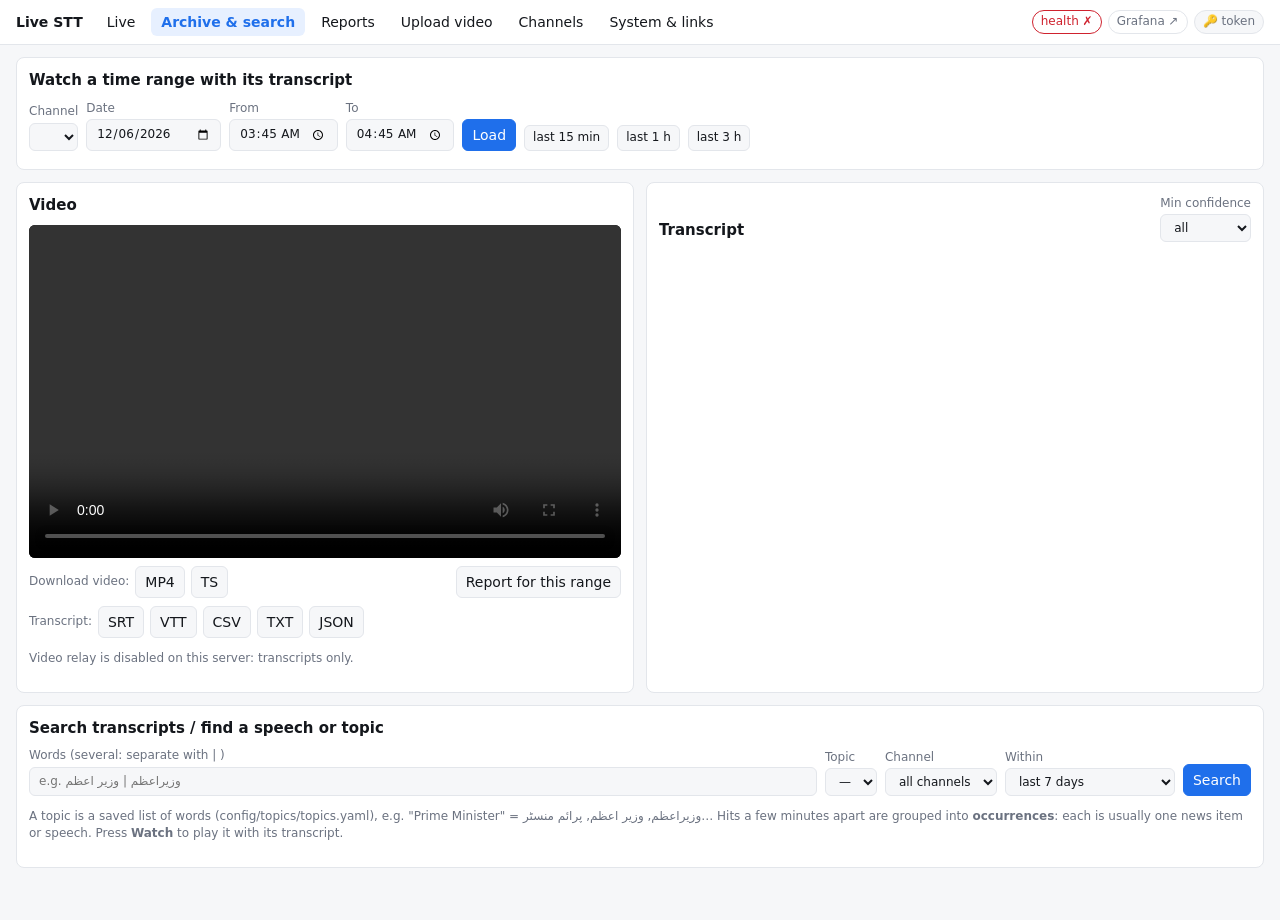
==== ui/archive.html @ 3234e37c "v0.2.0: video archive and time-range replay, search topics, reports, uploads, channel management, sy" ====
<!doctype html>
<html lang="en">
<head>
<meta charset="utf-8">
<meta name="viewport" content="width=device-width, initial-scale=1">
<title>Archive &amp; Search</title>
<link href="https://fonts.googleapis.com/css2?family=Noto+Nastaliq+Urdu:wght@400;600&display=swap" rel="stylesheet">
<link rel="stylesheet" href="/ui/common.css">
<script src="/ui/vendor/hls.min.js"></script>
<script src="/ui/common.js"></script>
<style>
  .quick button { font-size: 12px; padding: 3px 8px; }
  .clusters .cl { display: grid; grid-template-columns: minmax(0, 1fr) auto; gap: 8px; align-items: center; padding: 6px 4px; border-bottom: 1px solid var(--line); }
  .clusters .cl .p { font-family: "Noto Nastaliq Urdu", serif; unicode-bidi: plaintext; font-size: 15px; line-height: 2; overflow: hidden; text-overflow: ellipsis; white-space: nowrap; }
  .hits { max-height: 50vh; overflow-y: auto; }
  .cov { font-size: 12px; }
  .tools { display: flex; flex-wrap: wrap; gap: 6px; align-items: center; margin-top: 8px; }
  .tools .grow { flex: 1; }
</style>
</head>
<body>
<div class="wrap">
  <div class="card">
    <h2>Watch a time range with its transcript</h2>
    <div class="row">
      <label>Channel <select id="ch"></select></label>
      <label>Date <input id="date" type="date"></label>
      <label>From <input id="from" type="time"></label>
      <label>To <input id="to" type="time"></label>
      <button id="load" class="primary">Load</button>
      <span class="quick row">
        <button data-q="900">last 15 min</button><button data-q="3600">last 1 h</button>
        <button data-q="10800">last 3 h</button>
      </span>
    </div>
    <div class="cov muted" id="cov" style="margin-top:6px"></div>
  </div>

  <div class="grid2">
    <div class="card">
      <h2 id="vtitle">Video</h2>
      <div class="vid"><video id="video" controls playsinline></video><div class="msg" id="vmsg"></div></div>
      <div class="tools">
        <span class="muted small">Download video:</span>
        <button data-clip="mp4">MP4</button><button data-clip="ts">TS</button>
        <span class="grow"></span>
        <button id="reportBtn" title="Open a report for this channel and time range">Report for this range</button>
      </div>
      <div class="tools">
        <span class="muted small">Transcript:</span>
        <button data-f="srt">SRT</button><button data-f="vtt">VTT</button><button data-f="csv">CSV</button>
        <button data-f="txt">TXT</button><button data-f="json">JSON</button>
      </div>
      <p class="muted small" id="vnote">Pick a channel and a time range. Video is kept for the archive period configured on the server; transcripts are kept in the database.</p>
    </div>
    <div class="card">
      <div class="row" style="justify-content:space-between">
        <h2 id="ttitle" style="margin:0">Transcript</h2>
        <label>Min confidence
          <select id="minconf"><option value="0" selected>all</option><option value="0.8">≥ 80%</option><option value="0.9">≥ 90%</option></select>
        </label>
      </div>
      <div class="small muted" id="tinfo"></div>
      <div class="lines" id="lines"></div>
    </div>
  </div>

  <div class="card">
    <h2>Search transcripts / find a speech or topic</h2>
    <div class="row">
      <label style="flex:2 1 260px">Words (several: separate with | ) <input id="q" dir="auto" placeholder="e.g. وزیراعظم | وزیر اعظم"></label>
      <label>Topic <select id="topic"><option value="">—</option></select></label>
      <label>Channel <select id="sch"><option value="">all channels</option></select></label>
      <label>Within <select id="swin">
        <option value="range">the time range above</option><option value="86400">last 24 h</option>
        <option value="604800" selected>last 7 days</option><option value="">all time</option></select></label>
      <button id="go" class="primary">Search</button>
    </div>
    <p class="small muted">A topic is a saved list of words (config/topics/topics.yaml), e.g. "Prime Minister" = وزیراعظم, وزیر اعظم, پرائم منسٹر… Hits a few minutes apart are grouped into <b>occurrences</b>: each is usually one news item or speech. Press <b>Watch</b> to play it with its transcript.</p>
    <div id="sres"></div>
  </div>
</div>
<script>
"use strict";
nav("archive");
const $ = (id) => document.getElementById(id);
const video = $("video"), lines = $("lines");
const params = new URLSearchParams(location.search);
let hls = null, cur = null, sents = [], terms = [];   // cur = {cid, t0, t1, seekT}

function vmsg(t) { $("vmsg").textContent = t || ""; $("vmsg").style.display = t ? "block" : "none"; }
function setInputs(t0, t1) { const [d, a] = toInputs(t0), [, b] = toInputs(t1); $("date").value = d; $("from").value = a; $("to").value = b; }
function readRange() {
  const t0 = fromInputs($("date").value, $("from").value);
  let t1 = fromInputs($("date").value, $("to").value);
  if (t0 == null || t1 == null) throw new Error("set date, from and to");
  if (t1 <= t0) t1 += 86400;   // e.g. 23:00 → 01:00 crosses midnight
  return [t0, t1];
}

async function init() {
  const cfg = await loadConfig();
  const chans = await channelList();
  for (const sel of [$("ch"), $("sch")]) for (const c of chans) sel.add(new Option(`${c.name} (${c.id})`, c.id));
  try { for (const t of await api("/topics")) $("topic").add(new Option(t.name, t.name)); } catch (e) { /* none */ }
  const ah = (cfg.relay || {}).archive_hours || 0;
  $("vnote").textContent = !(cfg.relay || {}).enabled ? "Video relay is disabled on this server: transcripts only."
    : ah > 0 ? `Video is archived for ${ah} h; transcripts are kept in the database. Range limit ${fmtDur((cfg.relay || {}).max_clip_s)}.`
    : `No video archive configured (relay.archive_hours = 0): only the last ${fmtDur((cfg.relay || {}).window_s)} of video can be replayed.`;
  const ch = params.get("ch"), t = parseFloat(params.get("t")), f = parseFloat(params.get("from")), to = parseFloat(params.get("to"));
  if (ch) $("ch").value = ch;
  if (ch && !isNaN(t)) { setInputs(t - 120, t + 600); load(t); }
  else if (ch && !isNaN(f) && !isNaN(to)) { setInputs(f, to); load(f); }
  else { const now = Date.now() / 1000; setInputs(now - 3600, now); }
  coverage();
}

async function coverage() {
  const cid = $("ch").value; if (!cid) return;
  try {
    const j = await api(`/channels/${encodeURIComponent(cid)}/video/coverage`);
    $("cov").textContent = j.spans.length
      ? "Video available: " + j.spans.slice(-6).map(s => `${fmtDateTime(s.from_utc)} → ${fmtLocal(s.to_utc)}`).join(" · ") + ` (${fmtDur(j.seconds)})`
      : "No archived video for this channel yet.";
  } catch (e) { $("cov").textContent = ""; }
}

async function fetchRows(cid, t0, t1) {   // newest-first pages of ≤ 1000 segments
  let to = t1, all = [];
  for (let page = 0; page < 30; page++) {
    const q = new URLSearchParams({ from: String(t0), to: String(to), limit: "1000" });
    const rows = await api(`/channels/${encodeURIComponent(cid)}/transcripts?${q}`);
    all = rows.concat(all);
    if (rows.length < 1000) break;
    to = rows[0].start_utc;
  }
  const seen = new Map();
  for (const r of all) seen.set(r.segment_id, r);
  return [...seen.values()];
}

async function load(seekT) {
  let t0, t1;
  try { [t0, t1] = readRange(); } catch (e) { toast(e.message, true); return; }
  const cid = $("ch").value;
  if (!cid) { toast("no channel", true); return; }
  cur = { cid, t0, t1 };
  $("vtitle").textContent = `Video · ${cid} · ${fmtDateTime(t0)} → ${fmtLocal(t1)}`;
  history.replaceState(null, "", `?ch=${encodeURIComponent(cid)}&from=${t0}&to=${t1}`);
  // video
  if (hls) { hls.destroy(); hls = null; }
  video.removeAttribute("src"); vmsg("");
  const src = `/hls/${encodeURIComponent(cid)}/archive.m3u8?from=${t0}&to=${t1}`;
  try {
    const r = await fetch(src, { method: "GET" });
    if (!r.ok) { const j = await r.json().catch(() => ({})); vmsg(j.detail || "no video for this range"); }
    else {
      hls = hlsPlay(video, src, vmsg);
      const seek = () => { if (seekT && !hlsSeekEpoch(hls, video, seekT)) vmsg(`no video at ${fmtLocal(seekT)}`); };
      if (hls) hls.once(Hls.Events.LEVEL_LOADED, () => setTimeout(seek, 50)); else video.addEventListener("loadedmetadata", seek, { once: true });
    }
  } catch (e) { vmsg("video unavailable"); }
  // transcript
  $("tinfo").textContent = "loading…";
  try {
    const rows = await fetchRows(cid, t0, t1);
    sents = assemble(rows);
    renderT();
    $("tinfo").textContent = `${sents.length} sentences · ${rows.length} segments` + (rows.length ? "" : " — nothing was transcribed in this range");
    if (seekT) setTimeout(() => markPlaying(lines, seekT), 100);
  } catch (e) { $("tinfo").textContent = "error: " + e.message; }
}
function renderT() {
  const hidden = sentenceRows(lines, sents, {
    terms, minConf: parseFloat($("minconf").value) || 0,
    label: (s) => fmtLocal(s.s),
    onClick: (s) => { if (!hlsSeekEpoch(hls, video, s.s)) vmsg(`no video at ${fmtLocal(s.s)}`); else { vmsg(""); video.play().catch(() => {}); } markPlaying(lines, s.s); },
  });
  if (hidden) $("tinfo").textContent += ` · ${hidden} below the confidence filter hidden`;
}
video.addEventListener("timeupdate", () => { const t = hlsTimeToEpoch(hls, video); if (t) markPlaying(lines, t); });

// buttons
$("load").onclick = () => { terms = []; load(); };
$("ch").onchange = coverage;
$("minconf").onchange = renderT;
for (const b of document.querySelectorAll("[data-q]")) b.onclick = () => { const now = Date.now() / 1000; setInputs(now - +b.dataset.q, now); terms = []; load(); };
for (const b of document.querySelectorAll("[data-clip]")) b.onclick = () => {
  if (!cur) return toast("load a range first", true);
  location.href = `/channels/${encodeURIComponent(cur.cid)}/clip?from=${cur.t0}&to=${cur.t1}&format=${b.dataset.clip}`;
};
for (const b of document.querySelectorAll("[data-f]")) b.onclick = () => {
  if (!cur) return toast("load a range first", true);
  const q = new URLSearchParams({ format: b.dataset.f, from: String(cur.t0), to: String(cur.t1), tz: localTz(), min_conf: $("minconf").value });
  location.href = `/channels/${encodeURIComponent(cur.cid)}/export?${q}`;
};
$("reportBtn").onclick = () => {
  if (!cur) return toast("load a range first", true);
  window.open(`/reports?${new URLSearchParams({ channel: cur.cid, from: String(cur.t0), to: String(cur.t1), tz: localTz(), transcript: "true" })}`, "_blank");
};

// search
async function search() {
  const q = $("q").value.trim(), topic = $("topic").value;
  if (!q && !topic) return toast("type words or pick a topic", true);
  const p = new URLSearchParams({ limit: "1000" });
  if (q) p.set("q", q);
  if (topic) p.set("topic", topic);
  if ($("sch").value) p.set("channel", $("sch").value);
  const w = $("swin").value;
  if (w === "range") { try { const [a, b] = readRange(); p.set("from", a); p.set("to", b); } catch (e) { return toast(e.message, true); } }
  else if (w) p.set("from", String(Date.now() / 1000 - +w));
  const box = $("sres");
  box.textContent = "searching…";
  try {
    const j = await api("/search?" + p);
    terms = (j.terms || []).filter(Boolean);
    box.replaceChildren();
    const h = document.createElement("h3");
    h.textContent = `${j.results.length}${j.truncated ? "+" : ""} matching lines in ${j.clusters.length} occurrence(s)`;
    box.appendChild(h);
    const cl = document.createElement("div"); cl.className = "clusters";
    for (const c of j.clusters.slice(0, 50)) {
      const d = document.createElement("div"); d.className = "cl";
      d.innerHTML = `<div><b></b> <span class="muted small"></span><div class="p" dir="auto"></div></div><button class="primary">▶ Watch</button>`;
      d.querySelector("b").textContent = `${fmtDateTime(c.start_utc)} → ${fmtLocal(c.end_utc)}`;
      d.querySelector(".muted").textContent = `${c.channel_id} · ${c.hits} mention(s) · ${fmtDur(c.end_utc - c.start_utc)}`;
      highlightTerms(d.querySelector(".p"), c.preview, terms);
      d.querySelector("button").onclick = () => watch(c.channel_id, c.start_utc - 30, c.end_utc + 60, c.start_utc);
      cl.appendChild(d);
    }
    box.appendChild(cl);
    const h2 = document.createElement("h3"); h2.textContent = "All matching lines (newest first)"; box.appendChild(h2);
    const hits = document.createElement("div"); hits.className = "hits";
    for (const r of j.results) {
      const s = document.createElement("div"); s.className = "sent";
      s.innerHTML = `<span class="t"><span></span><small></small></span><span class="txt" dir="auto"></span><span class="c"></span>`;
      s.querySelector(".t span").textContent = fmtLocal(r.start_utc);
      s.querySelector(".t small").textContent = new Date(r.start_utc * 1000).toLocaleDateString();
      highlightTerms(s.querySelector(".txt"), r.text_raw, terms);
      s.querySelector(".c").textContent = r.channel_id;
      s.onclick = () => watch(r.channel_id, r.start_utc - 120, r.end_utc + 300, r.start_utc);
      hits.appendChild(s);
    }
    box.appendChild(hits);
  } catch (e) { box.textContent = "error: " + e.message; }
}
function watch(cid, t0, t1, seekT) {
  $("ch").value = cid;
  if (!$("ch").value) { $("ch").add(new Option(cid, cid)); $("ch").value = cid; }
  setInputs(t0, t1);
  window.scrollTo({ top: 0, behavior: "smooth" });
  load(seekT); coverage();
}
$("go").onclick = search;
$("q").addEventListener("keydown", (e) => { if (e.key === "Enter") search(); });
init();
</script>
</body>
</html>
---- ui/common.css ----
/* Shared look for every live-stt page. */
:root {
  --bg: #f6f7f9; --panel: #ffffff; --ink: #14171c; --muted: #6b7280; --line: #e3e6eb;
  --accent: #1f6feb; --ok: #1a7f37; --warn: #9a6700; --bad: #cf222e; --badge: #e7f0ff; --hi: #fff6d6;
}
@media (prefers-color-scheme: dark) {
  :root:not([data-theme="light"]) {
    --bg: #0e1116; --panel: #161b22; --ink: #e6edf3; --muted: #8b949e; --line: #30363d;
    --accent: #4493f8; --ok: #3fb950; --warn: #d29922; --bad: #f85149; --badge: #1b2a44; --hi: #3a3000;
  }
}
:root[data-theme="dark"] {
  --bg: #0e1116; --panel: #161b22; --ink: #e6edf3; --muted: #8b949e; --line: #30363d;
  --accent: #4493f8; --ok: #3fb950; --warn: #d29922; --bad: #f85149; --badge: #1b2a44; --hi: #3a3000;
}
* { box-sizing: border-box; }
body { margin: 0; background: var(--bg); color: var(--ink);
       font: 14px/1.45 system-ui, -apple-system, "Segoe UI", sans-serif; }
a { color: var(--accent); }
input, select, button, textarea { font: inherit; padding: 5px 9px; border: 1px solid var(--line); border-radius: 6px;
                                   background: var(--bg); color: var(--ink); min-width: 0; }
button { cursor: pointer; }
button:hover:not(:disabled) { border-color: var(--accent); }
button.primary { background: var(--accent); border-color: var(--accent); color: #fff; }
button:disabled { opacity: .55; cursor: default; }
nav.top { display: flex; flex-wrap: wrap; gap: 4px 6px; align-items: center; padding: 8px 16px;
          background: var(--panel); border-bottom: 1px solid var(--line); position: sticky; top: 0; z-index: 5; }
nav.top .brand { font-weight: 700; margin-inline-end: 8px; }
nav.top a.tab { text-decoration: none; color: var(--ink); padding: 4px 10px; border-radius: 6px; white-space: nowrap; }
nav.top a.tab:hover { background: var(--bg); }
nav.top a.tab.on { background: var(--badge); color: var(--accent); font-weight: 600; }
nav.top .sp { flex: 1; }
.pill { font-size: 12px; padding: 2px 8px; border-radius: 999px; border: 1px solid var(--line); color: var(--muted); white-space: nowrap; text-decoration: none; }
.pill.ok { color: var(--ok); border-color: var(--ok); }
.pill.bad { color: var(--bad); border-color: var(--bad); }
.pill.warn { color: var(--warn); border-color: var(--warn); }
.wrap { max-width: 1280px; margin: 0 auto; padding: 12px 16px 40px; }
.card { background: var(--panel); border: 1px solid var(--line); border-radius: 8px; padding: 12px; margin-bottom: 12px; min-width: 0; }
.card h2 { font-size: 15px; margin: 0 0 8px; }
.card h3 { font-size: 13px; margin: 12px 0 6px; color: var(--muted); font-weight: 600; }
.row { display: flex; flex-wrap: wrap; gap: 8px; align-items: end; }
.row label { display: flex; flex-direction: column; gap: 2px; font-size: 12px; color: var(--muted); min-width: 0; }
.row label > * { color: var(--ink); }
.muted { color: var(--muted); }
.small { font-size: 12px; }
.err { color: var(--bad); }
.okc { color: var(--ok); }
table.t { border-collapse: collapse; width: 100%; font-variant-numeric: tabular-nums; }
table.t th, table.t td { border-bottom: 1px solid var(--line); padding: 5px 6px; text-align: start; vertical-align: top; }
table.t th { font-size: 12px; color: var(--muted); font-weight: 600; }
.scroll-x { overflow-x: auto; }
.urdu { font-family: "Noto Nastaliq Urdu", serif; font-size: 18px; line-height: 2.1; unicode-bidi: plaintext; }
.grid2 { display: grid; gap: 12px; grid-template-columns: minmax(0, 1fr) minmax(0, 1fr); }
@media (max-width: 900px) { .grid2 { grid-template-columns: minmax(0, 1fr); } }
.vid { position: relative; background: #000; aspect-ratio: 16 / 9; border-radius: 6px; overflow: hidden; }
.vid video { width: 100%; height: 100%; display: block; }
.vid .msg { position: absolute; inset: auto 0 0 0; padding: 4px 8px; font-size: 12px; color: #fff; background: rgba(0,0,0,.6); display: none; }
.sent { display: grid; grid-template-columns: 76px 1fr 44px; gap: 8px; align-items: baseline; padding: 2px 4px; border-radius: 4px; cursor: pointer; }
.sent:hover { background: var(--bg); }
.sent.hi { background: var(--hi); }
.sent .t { font-size: 12px; color: var(--accent); font-variant-numeric: tabular-nums; direction: ltr; display: flex; flex-direction: column; }
.sent .t small { font-size: 10px; color: var(--muted); }
.sent .txt { font-family: "Noto Nastaliq Urdu", serif; font-size: 18px; line-height: 2.1; unicode-bidi: plaintext; min-width: 0; }
.sent .c { font-size: 11px; text-align: end; font-variant-numeric: tabular-nums; }
.c.hiC { color: var(--ok); } .c.midC { color: var(--warn); } .c.loC { color: var(--bad); }
.lowp { text-decoration: underline dotted var(--warn); text-underline-offset: 6px; color: var(--warn); }
mark { background: var(--hi); color: inherit; border-radius: 3px; }
.lines { overflow-y: auto; max-height: 60vh; padding: 2px 0; }
.bar { height: 6px; background: var(--line); border-radius: 3px; overflow: hidden; min-width: 80px; }
.bar > span { display: block; height: 100%; background: var(--accent); }
.toast { position: fixed; inset: auto 16px 16px auto; background: var(--panel); border: 1px solid var(--line);
         border-radius: 8px; padding: 8px 12px; box-shadow: 0 4px 16px rgba(0,0,0,.15); display: none; max-width: min(420px, calc(100vw - 32px)); z-index: 9; }
code { font-size: 12px; background: var(--bg); border: 1px solid var(--line); border-radius: 4px; padding: 0 4px; overflow-wrap: anywhere; }
@media (max-width: 600px) { .sent { grid-template-columns: 60px 1fr 36px; } }
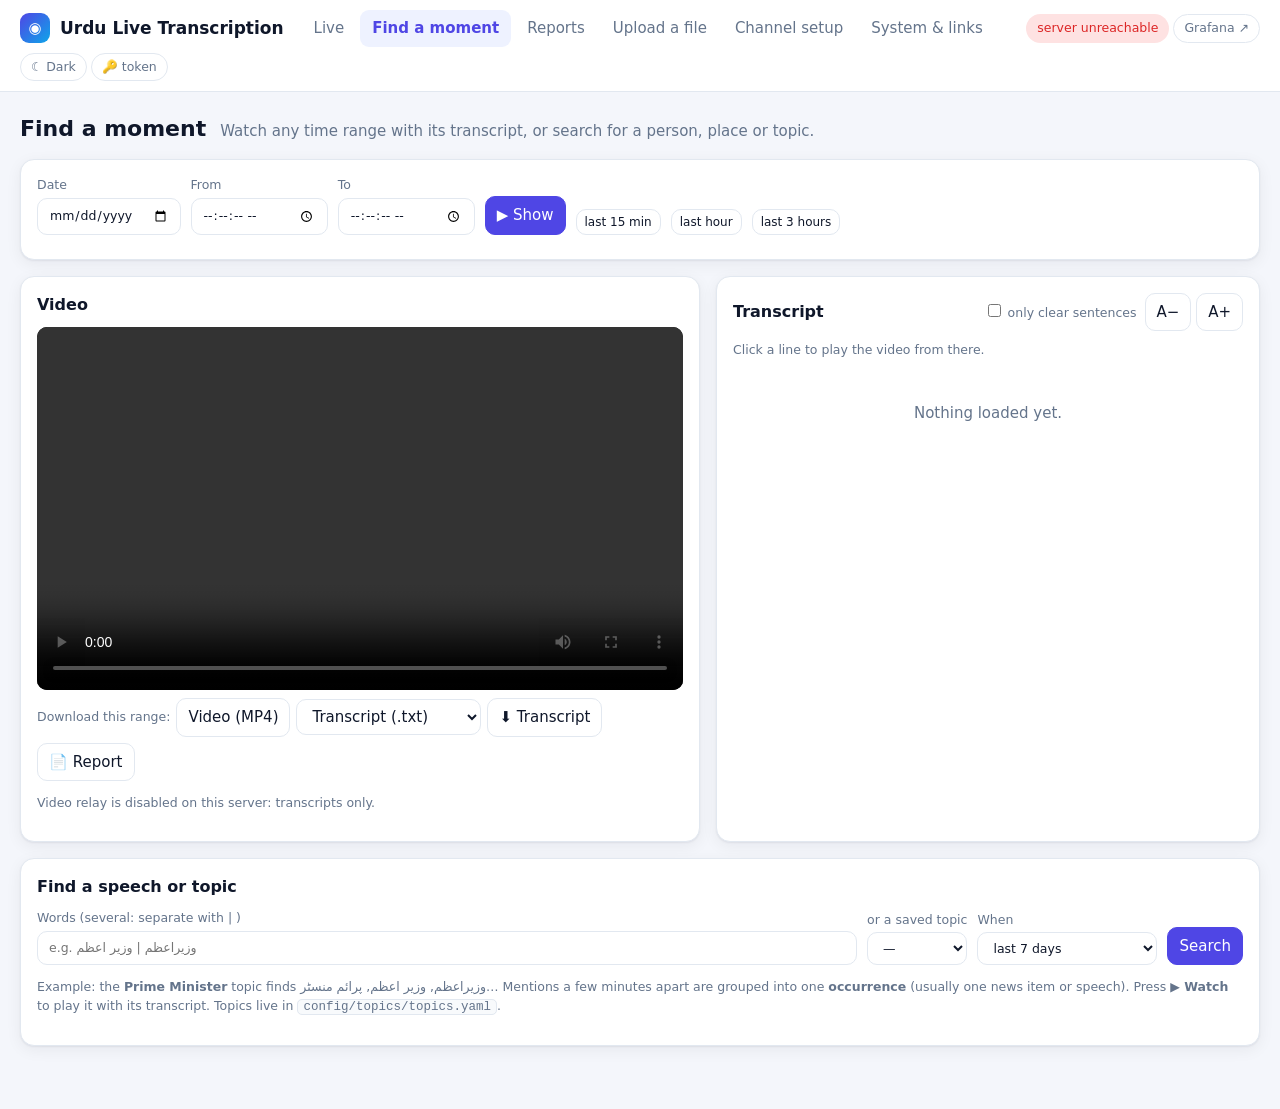
==== commit 77ce912b: "v0.2.1: single-channel light UI with side-by-side video and transcript, load shedding, video date-ti" ====
--- a/ui/archive.html
+++ b/ui/archive.html
@@ -13,6 +13,7 @@
   .clusters .cl { display: grid; grid-template-columns: minmax(0, 1fr) auto; gap: 8px; align-items: center; padding: 6px 4px; border-bottom: 1px solid var(--line); }
   .clusters .cl .p { font-family: "Noto Nastaliq Urdu", serif; unicode-bidi: plaintext; font-size: 15px; line-height: 2; overflow: hidden; text-overflow: ellipsis; white-space: nowrap; }
   .hits { max-height: 50vh; overflow-y: auto; }
+  .clusters .cl .p { font-size: 17px; }
   .cov { font-size: 12px; }
   .tools { display: flex; flex-wrap: wrap; gap: 6px; align-items: center; margin-top: 8px; }
   .tools .grow { flex: 1; }
@@ -20,63 +21,63 @@
 </head>
 <body>
 <div class="wrap">
+  <div class="page-title"><h1>Find a moment</h1><p>Watch any time range with its transcript, or search for a person, place or topic.</p></div>
   <div class="card">
-    <h2>Watch a time range with its transcript</h2>
     <div class="row">
-      <label>Channel <select id="ch"></select></label>
+      <label id="chWrap">Channel <select id="ch"></select></label>
       <label>Date <input id="date" type="date"></label>
-      <label>From <input id="from" type="time"></label>
-      <label>To <input id="to" type="time"></label>
-      <button id="load" class="primary">Load</button>
+      <label>From <input id="from" type="time" step="1"></label>
+      <label>To <input id="to" type="time" step="1"></label>
+      <button id="load" class="primary">▶ Show</button>
       <span class="quick row">
-        <button data-q="900">last 15 min</button><button data-q="3600">last 1 h</button>
-        <button data-q="10800">last 3 h</button>
+        <button data-q="900">last 15 min</button><button data-q="3600">last hour</button>
+        <button data-q="10800">last 3 hours</button>
       </span>
     </div>
-    <div class="cov muted" id="cov" style="margin-top:6px"></div>
+    <div class="cov muted" id="cov" style="margin-top:8px"></div>
   </div>
 
-  <div class="grid2">
+  <div class="split">
     <div class="card">
-      <h2 id="vtitle">Video</h2>
+      <div class="chead"><h2 id="vtitle">Video</h2></div>
       <div class="vid"><video id="video" controls playsinline></video><div class="msg" id="vmsg"></div></div>
       <div class="tools">
-        <span class="muted small">Download video:</span>
-        <button data-clip="mp4">MP4</button><button data-clip="ts">TS</button>
+        <span class="muted small">Download this range:</span>
+        <button data-clip="mp4">Video (MP4)</button>
+        <select id="tf" title="Transcript format">
+          <option value="txt">Transcript (.txt)</option><option value="srt">Subtitles (.srt)</option><option value="vtt">Subtitles (.vtt)</option>
+          <option value="csv">Spreadsheet (.csv)</option><option value="json">JSON</option></select>
+        <button id="tdl">⬇ Transcript</button>
         <span class="grow"></span>
-        <button id="reportBtn" title="Open a report for this channel and time range">Report for this range</button>
+        <button id="reportBtn" title="Open a printable report for this time range">📄 Report</button>
       </div>
-      <div class="tools">
-        <span class="muted small">Transcript:</span>
-        <button data-f="srt">SRT</button><button data-f="vtt">VTT</button><button data-f="csv">CSV</button>
-        <button data-f="txt">TXT</button><button data-f="json">JSON</button>
+      <p class="muted small" id="vnote">Pick a time range and press Show.</p>
+    </div>
+    <div class="card tcard">
+      <div class="chead">
+        <h2 id="ttitle">Transcript</h2>
+        <span class="grow"></span>
+        <label class="small muted"><input type="checkbox" id="onlyClear"> only clear sentences</label>
+        <span><button id="szDown" title="Smaller text">A−</button> <button id="szUp" title="Larger text">A+</button></span>
       </div>
-      <p class="muted small" id="vnote">Pick a channel and a time range. Video is kept for the archive period configured on the server; transcripts are kept in the database.</p>
-    </div>
-    <div class="card">
-      <div class="row" style="justify-content:space-between">
-        <h2 id="ttitle" style="margin:0">Transcript</h2>
-        <label>Min confidence
-          <select id="minconf"><option value="0" selected>all</option><option value="0.8">≥ 80%</option><option value="0.9">≥ 90%</option></select>
-        </label>
-      </div>
-      <div class="small muted" id="tinfo"></div>
-      <div class="lines" id="lines"></div>
+      <div class="small muted" id="tinfo">Click a line to play the video from there.</div>
+      <div class="lines" id="lines"><div class="empty">Nothing loaded yet.</div></div>
     </div>
   </div>
 
-  <div class="card">
-    <h2>Search transcripts / find a speech or topic</h2>
+  <div class="card" id="searchCard">
+    <h2>Find a speech or topic</h2>
     <div class="row">
       <label style="flex:2 1 260px">Words (several: separate with | ) <input id="q" dir="auto" placeholder="e.g. وزیراعظم | وزیر اعظم"></label>
-      <label>Topic <select id="topic"><option value="">—</option></select></label>
-      <label>Channel <select id="sch"><option value="">all channels</option></select></label>
-      <label>Within <select id="swin">
-        <option value="range">the time range above</option><option value="86400">last 24 h</option>
-        <option value="604800" selected>last 7 days</option><option value="">all time</option></select></label>
+      <label>or a saved topic <select id="topic"><option value="">—</option></select></label>
+      <label id="schWrap">Channel <select id="sch"><option value="">all channels</option></select></label>
+      <label>When <select id="swin">
+        <option value="range">the time range above</option><option value="86400">last 24 hours</option>
+        <option value="604800" selected>last 7 days</option><option value="">any time</option></select></label>
       <button id="go" class="primary">Search</button>
     </div>
-    <p class="small muted">A topic is a saved list of words (config/topics/topics.yaml), e.g. "Prime Minister" = وزیراعظم, وزیر اعظم, پرائم منسٹر… Hits a few minutes apart are grouped into <b>occurrences</b>: each is usually one news item or speech. Press <b>Watch</b> to play it with its transcript.</p>
+    <p class="small muted">Example: the <b>Prime Minister</b> topic finds وزیراعظم, وزیر اعظم, پرائم منسٹر… Mentions a few minutes apart are grouped into one <b>occurrence</b>
+      (usually one news item or speech). Press <b>▶ Watch</b> to play it with its transcript. Topics live in <code>config/topics/topics.yaml</code>.</p>
     <div id="sres"></div>
   </div>
 </div>
@@ -100,8 +101,10 @@
 
 async function init() {
   const cfg = await loadConfig();
-  const chans = await channelList();
-  for (const sel of [$("ch"), $("sch")]) for (const c of chans) sel.add(new Option(`${c.name} (${c.id})`, c.id));
+  const { chans, cur: main } = await mainChannel();
+  for (const sel of [$("ch"), $("sch")]) for (const c of chans) sel.add(new Option(c.name, c.id));
+  if (main) $("ch").value = main.id;
+  if (chans.filter(c => c.enabled !== false).length <= 1) { $("chWrap").style.display = "none"; $("schWrap").style.display = "none"; }
   try { for (const t of await api("/topics")) $("topic").add(new Option(t.name, t.name)); } catch (e) { /* none */ }
   const ah = (cfg.relay || {}).archive_hours || 0;
   $("vnote").textContent = !(cfg.relay || {}).enabled ? "Video relay is disabled on this server: transcripts only."
@@ -111,8 +114,9 @@
   if (ch) $("ch").value = ch;
   if (ch && !isNaN(t)) { setInputs(t - 120, t + 600); load(t); }
   else if (ch && !isNaN(f) && !isNaN(to)) { setInputs(f, to); load(f); }
-  else { const now = Date.now() / 1000; setInputs(now - 3600, now); }
+  else if ($("ch").value) { const now = Date.now() / 1000; setInputs(now - 900, now); load(); }   // never open empty
   coverage();
+  if (params.get("q")) { $("q").value = params.get("q"); $("swin").value = "604800"; search(); $("searchCard").scrollIntoView({ behavior: "smooth" }); }
 }
 
 async function coverage() {
@@ -145,7 +149,7 @@
   const cid = $("ch").value;
   if (!cid) { toast("no channel", true); return; }
   cur = { cid, t0, t1 };
-  $("vtitle").textContent = `Video · ${cid} · ${fmtDateTime(t0)} → ${fmtLocal(t1)}`;
+  $("vtitle").textContent = `${fmtDateTime(t0)} → ${fmtLocal(t1)}`;
   history.replaceState(null, "", `?ch=${encodeURIComponent(cid)}&from=${t0}&to=${t1}`);
   // video
   if (hls) { hls.destroy(); hls = null; }
@@ -172,7 +176,7 @@
 }
 function renderT() {
   const hidden = sentenceRows(lines, sents, {
-    terms, minConf: parseFloat($("minconf").value) || 0,
+    terms, minConf: $("onlyClear").checked ? 0.9 : 0,
     label: (s) => fmtLocal(s.s),
     onClick: (s) => { if (!hlsSeekEpoch(hls, video, s.s)) vmsg(`no video at ${fmtLocal(s.s)}`); else { vmsg(""); video.play().catch(() => {}); } markPlaying(lines, s.s); },
   });
@@ -183,15 +187,17 @@
 // buttons
 $("load").onclick = () => { terms = []; load(); };
 $("ch").onchange = coverage;
-$("minconf").onchange = renderT;
+$("onlyClear").onchange = renderT;
+$("szUp").onclick = () => { urduSize(2); };
+$("szDown").onclick = () => { urduSize(-2); };
 for (const b of document.querySelectorAll("[data-q]")) b.onclick = () => { const now = Date.now() / 1000; setInputs(now - +b.dataset.q, now); terms = []; load(); };
 for (const b of document.querySelectorAll("[data-clip]")) b.onclick = () => {
   if (!cur) return toast("load a range first", true);
   location.href = `/channels/${encodeURIComponent(cur.cid)}/clip?from=${cur.t0}&to=${cur.t1}&format=${b.dataset.clip}`;
 };
-for (const b of document.querySelectorAll("[data-f]")) b.onclick = () => {
+$("tdl").onclick = () => {
   if (!cur) return toast("load a range first", true);
-  const q = new URLSearchParams({ format: b.dataset.f, from: String(cur.t0), to: String(cur.t1), tz: localTz(), min_conf: $("minconf").value });
+  const q = new URLSearchParams({ format: $("tf").value, from: String(cur.t0), to: String(cur.t1), tz: localTz(), min_conf: $("onlyClear").checked ? "0.9" : "0" });
   location.href = `/channels/${encodeURIComponent(cur.cid)}/export?${q}`;
 };
 $("reportBtn").onclick = () => {
@@ -224,7 +230,7 @@
       const d = document.createElement("div"); d.className = "cl";
       d.innerHTML = `<div><b></b> <span class="muted small"></span><div class="p" dir="auto"></div></div><button class="primary">▶ Watch</button>`;
       d.querySelector("b").textContent = `${fmtDateTime(c.start_utc)} → ${fmtLocal(c.end_utc)}`;
-      d.querySelector(".muted").textContent = `${c.channel_id} · ${c.hits} mention(s) · ${fmtDur(c.end_utc - c.start_utc)}`;
+      d.querySelector(".muted").textContent = `${c.hits} mention(s) · ${fmtDur(c.end_utc - c.start_utc)}`;
       highlightTerms(d.querySelector(".p"), c.preview, terms);
       d.querySelector("button").onclick = () => watch(c.channel_id, c.start_utc - 30, c.end_utc + 60, c.start_utc);
       cl.appendChild(d);
@@ -238,7 +244,7 @@
       s.querySelector(".t span").textContent = fmtLocal(r.start_utc);
       s.querySelector(".t small").textContent = new Date(r.start_utc * 1000).toLocaleDateString();
       highlightTerms(s.querySelector(".txt"), r.text_raw, terms);
-      s.querySelector(".c").textContent = r.channel_id;
+      s.querySelector(".c").textContent = "";
       s.onclick = () => watch(r.channel_id, r.start_utc - 120, r.end_utc + 300, r.start_utc);
       hits.appendChild(s);
     }
@@ -249,7 +255,7 @@
   $("ch").value = cid;
   if (!$("ch").value) { $("ch").add(new Option(cid, cid)); $("ch").value = cid; }
   setInputs(t0, t1);
-  window.scrollTo({ top: 0, behavior: "smooth" });
+  document.querySelector(".split").scrollIntoView({ behavior: "smooth" });
   load(seekT); coverage();
 }
 $("go").onclick = search;
--- a/ui/common.css
+++ b/ui/common.css
@@ -1,74 +1,143 @@
-/* Shared look for every live-stt page. */
+/* Shared look for every live-stt page. Light by default; the ☀/☾ button in the top bar switches to
+   dark (remembered in this browser). */
 :root {
-  --bg: #f6f7f9; --panel: #ffffff; --ink: #14171c; --muted: #6b7280; --line: #e3e6eb;
-  --accent: #1f6feb; --ok: #1a7f37; --warn: #9a6700; --bad: #cf222e; --badge: #e7f0ff; --hi: #fff6d6;
-}
-@media (prefers-color-scheme: dark) {
-  :root:not([data-theme="light"]) {
-    --bg: #0e1116; --panel: #161b22; --ink: #e6edf3; --muted: #8b949e; --line: #30363d;
-    --accent: #4493f8; --ok: #3fb950; --warn: #d29922; --bad: #f85149; --badge: #1b2a44; --hi: #3a3000;
-  }
+  --bg: #f4f6fb; --panel: #ffffff; --panel2: #f8fafc; --ink: #0f172a; --muted: #64748b; --line: #e2e8f0;
+  --accent: #4f46e5; --accent2: #0ea5e9; --accent-ink: #ffffff; --soft: #eef2ff;
+  --ok: #15803d; --ok-soft: #dcfce7; --warn: #b45309; --warn-soft: #fef3c7; --bad: #dc2626; --bad-soft: #fee2e2;
+  --hi: #fef9c3; --shadow: 0 1px 2px rgba(15, 23, 42, .06), 0 4px 16px rgba(15, 23, 42, .06);
+  --radius: 14px; --urdu-size: 22px;
+  color-scheme: light;
 }
 :root[data-theme="dark"] {
-  --bg: #0e1116; --panel: #161b22; --ink: #e6edf3; --muted: #8b949e; --line: #30363d;
-  --accent: #4493f8; --ok: #3fb950; --warn: #d29922; --bad: #f85149; --badge: #1b2a44; --hi: #3a3000;
+  --bg: #0b1020; --panel: #121a2e; --panel2: #0f1628; --ink: #e5e9f5; --muted: #94a3b8; --line: #23304d;
+  --accent: #818cf8; --accent2: #38bdf8; --accent-ink: #0b1020; --soft: #1e2547;
+  --ok: #4ade80; --ok-soft: #12321f; --warn: #fbbf24; --warn-soft: #3a2a07; --bad: #f87171; --bad-soft: #3b1414;
+  --hi: #3a3410; --shadow: 0 1px 2px rgba(0, 0, 0, .4), 0 4px 16px rgba(0, 0, 0, .3);
+  color-scheme: dark;
 }
 * { box-sizing: border-box; }
+[hidden] { display: none !important; }
+html { -webkit-text-size-adjust: 100%; }
 body { margin: 0; background: var(--bg); color: var(--ink);
-       font: 14px/1.45 system-ui, -apple-system, "Segoe UI", sans-serif; }
-a { color: var(--accent); }
-input, select, button, textarea { font: inherit; padding: 5px 9px; border: 1px solid var(--line); border-radius: 6px;
-                                   background: var(--bg); color: var(--ink); min-width: 0; }
-button { cursor: pointer; }
+       font: 15px/1.5 "Inter", system-ui, -apple-system, "Segoe UI", Roboto, sans-serif; }
+a { color: var(--accent); text-decoration: none; }
+a:hover { text-decoration: underline; }
+input, select, button, textarea { font: inherit; padding: 7px 11px; border: 1px solid var(--line); border-radius: 10px;
+                                   background: var(--panel); color: var(--ink); min-width: 0; }
+input:focus, select:focus, textarea:focus { outline: 2px solid var(--soft); border-color: var(--accent); }
+button { cursor: pointer; font-weight: 500; transition: border-color .15s, background .15s; }
 button:hover:not(:disabled) { border-color: var(--accent); }
-button.primary { background: var(--accent); border-color: var(--accent); color: #fff; }
+button.primary { background: var(--accent); border-color: var(--accent); color: var(--accent-ink); }
+button.primary:hover:not(:disabled) { filter: brightness(1.08); }
+button.ghost { background: transparent; }
 button:disabled { opacity: .55; cursor: default; }
-nav.top { display: flex; flex-wrap: wrap; gap: 4px 6px; align-items: center; padding: 8px 16px;
+
+/* ---- top bar */
+nav.top { display: flex; flex-wrap: wrap; gap: 6px 4px; align-items: center; padding: 10px 20px;
           background: var(--panel); border-bottom: 1px solid var(--line); position: sticky; top: 0; z-index: 5; }
-nav.top .brand { font-weight: 700; margin-inline-end: 8px; }
-nav.top a.tab { text-decoration: none; color: var(--ink); padding: 4px 10px; border-radius: 6px; white-space: nowrap; }
-nav.top a.tab:hover { background: var(--bg); }
-nav.top a.tab.on { background: var(--badge); color: var(--accent); font-weight: 600; }
+nav.top .brand { display: flex; min-width: 0; align-items: center; gap: 10px; font-weight: 700; font-size: 17px; margin-inline-end: 14px; color: var(--ink); }
+nav.top .brand .logo { width: 30px; height: 30px; border-radius: 9px; display: grid; place-items: center; color: #fff; font-size: 15px;
+                       background: linear-gradient(135deg, var(--accent), var(--accent2)); }
+nav.top a.tab { color: var(--muted); padding: 7px 12px; border-radius: 9px; white-space: nowrap; font-weight: 500; }
+nav.top a.tab:hover { background: var(--panel2); color: var(--ink); text-decoration: none; }
+nav.top a.tab.on { background: var(--soft); color: var(--accent); font-weight: 600; }
 nav.top .sp { flex: 1; }
-.pill { font-size: 12px; padding: 2px 8px; border-radius: 999px; border: 1px solid var(--line); color: var(--muted); white-space: nowrap; text-decoration: none; }
-.pill.ok { color: var(--ok); border-color: var(--ok); }
-.pill.bad { color: var(--bad); border-color: var(--bad); }
-.pill.warn { color: var(--warn); border-color: var(--warn); }
-.wrap { max-width: 1280px; margin: 0 auto; padding: 12px 16px 40px; }
-.card { background: var(--panel); border: 1px solid var(--line); border-radius: 8px; padding: 12px; margin-bottom: 12px; min-width: 0; }
-.card h2 { font-size: 15px; margin: 0 0 8px; }
-.card h3 { font-size: 13px; margin: 12px 0 6px; color: var(--muted); font-weight: 600; }
-.row { display: flex; flex-wrap: wrap; gap: 8px; align-items: end; }
-.row label { display: flex; flex-direction: column; gap: 2px; font-size: 12px; color: var(--muted); min-width: 0; }
+.pill { font-size: 12.5px; padding: 4px 10px; border-radius: 999px; border: 1px solid var(--line); color: var(--muted);
+        white-space: nowrap; background: var(--panel); font-weight: 500; }
+a.pill:hover { text-decoration: none; border-color: var(--accent); }
+.pill.ok { color: var(--ok); border-color: transparent; background: var(--ok-soft); }
+.pill.bad { color: var(--bad); border-color: transparent; background: var(--bad-soft); }
+.pill.warn { color: var(--warn); border-color: transparent; background: var(--warn-soft); }
+.dot { display: inline-block; width: 8px; height: 8px; border-radius: 50%; background: currentColor; margin-inline-end: 6px; vertical-align: 1px; }
+.pill.ok .dot { animation: pulse 1.6s infinite; }
+@keyframes pulse { 50% { opacity: .35; } }
+
+/* ---- layout */
+.wrap { max-width: 1440px; margin: 0 auto; padding: 18px 20px 48px; overflow-x: clip; }
+.card { background: var(--panel); border: 1px solid var(--line); border-radius: var(--radius); padding: 16px; margin-bottom: 16px;
+        min-width: 0; box-shadow: var(--shadow); }
+.card h2 { font-size: 16px; margin: 0 0 10px; }
+.card h3 { font-size: 13px; margin: 14px 0 6px; color: var(--muted); font-weight: 600; text-transform: uppercase; letter-spacing: .03em; }
+.page-title { display: flex; flex-wrap: wrap; gap: 6px 14px; align-items: baseline; margin: 2px 0 14px; }
+.page-title h1 { font-size: 22px; margin: 0; }
+.page-title p { margin: 0; color: var(--muted); }
+.row { display: flex; flex-wrap: wrap; gap: 10px; align-items: end; }
+.row label { display: flex; flex-direction: column; gap: 3px; font-size: 12.5px; color: var(--muted); min-width: 0; font-weight: 500; }
 .row label > * { color: var(--ink); }
 .muted { color: var(--muted); }
-.small { font-size: 12px; }
+.small { font-size: 12.5px; }
 .err { color: var(--bad); }
 .okc { color: var(--ok); }
 table.t { border-collapse: collapse; width: 100%; font-variant-numeric: tabular-nums; }
-table.t th, table.t td { border-bottom: 1px solid var(--line); padding: 5px 6px; text-align: start; vertical-align: top; }
+table.t th, table.t td { border-bottom: 1px solid var(--line); padding: 7px 8px; text-align: start; vertical-align: top; }
 table.t th { font-size: 12px; color: var(--muted); font-weight: 600; }
 .scroll-x { overflow-x: auto; }
-.urdu { font-family: "Noto Nastaliq Urdu", serif; font-size: 18px; line-height: 2.1; unicode-bidi: plaintext; }
-.grid2 { display: grid; gap: 12px; grid-template-columns: minmax(0, 1fr) minmax(0, 1fr); }
+
+/* Video left, transcript right; the transcript takes exactly the video card's height. */
+.split { display: grid; gap: 16px; grid-template-columns: minmax(0, 1.25fr) minmax(0, 1fr); align-items: stretch; margin-bottom: 16px; }
+.split > .card { margin-bottom: 0; }
+.split .tcard { contain: size; display: flex; flex-direction: column; padding-bottom: 8px; }
+.split .tcard .lines { flex: 1 1 0; min-height: 0; max-height: none; }
+@media (max-width: 1000px) {
+  .split { grid-template-columns: minmax(0, 1fr); }
+  .split .tcard { contain: none; height: 70vh; }
+}
+.grid2 { display: grid; gap: 16px; grid-template-columns: minmax(0, 1fr) minmax(0, 1fr); }
 @media (max-width: 900px) { .grid2 { grid-template-columns: minmax(0, 1fr); } }
-.vid { position: relative; background: #000; aspect-ratio: 16 / 9; border-radius: 6px; overflow: hidden; }
+.chead { display: flex; flex-wrap: wrap; gap: 8px; align-items: center; margin-bottom: 10px; }
+.chead h2 { margin: 0; }
+.chead .grow { flex: 1; }
+
+/* ---- video */
+.vid { position: relative; background: #000; aspect-ratio: 16 / 9; border-radius: 10px; overflow: hidden; }
 .vid video { width: 100%; height: 100%; display: block; }
-.vid .msg { position: absolute; inset: auto 0 0 0; padding: 4px 8px; font-size: 12px; color: #fff; background: rgba(0,0,0,.6); display: none; }
-.sent { display: grid; grid-template-columns: 76px 1fr 44px; gap: 8px; align-items: baseline; padding: 2px 4px; border-radius: 4px; cursor: pointer; }
-.sent:hover { background: var(--bg); }
+.vid .msg { position: absolute; inset: auto 0 0 0; padding: 6px 10px; font-size: 13px; color: #fff; background: rgba(0,0,0,.65); display: none; }
+.vid .badge { position: absolute; top: 10px; inset-inline-start: 10px; font-size: 12px; font-weight: 700; letter-spacing: .05em;
+              padding: 3px 9px; border-radius: 6px; color: #fff; background: #dc2626; display: none; }
+.vid .badge.replay { background: #334155; }
+
+/* ---- metric cards */
+.metrics { display: grid; gap: 14px; grid-template-columns: repeat(auto-fit, minmax(190px, 1fr)); margin-bottom: 16px; }
+.metric { background: var(--panel); border: 1px solid var(--line); border-radius: var(--radius); padding: 14px 16px; box-shadow: var(--shadow); min-width: 0; }
+.metric .k { font-size: 12.5px; color: var(--muted); font-weight: 600; text-transform: uppercase; letter-spacing: .03em; }
+.metric .v { font-size: 30px; font-weight: 700; margin: 2px 0; font-variant-numeric: tabular-nums; line-height: 1.2; }
+.metric .h { font-size: 12.5px; color: var(--muted); }
+.metric.good .v { color: var(--ok); } .metric.mid .v { color: var(--warn); } .metric.bad .v { color: var(--bad); }
+
+/* ---- transcript lines */
+.urdu { font-family: "Noto Nastaliq Urdu", "Jameel Noori Nastaleeq", "Noto Naskh Arabic", serif; font-size: 18px; line-height: 2.1; unicode-bidi: plaintext; }
+.lines { overflow-y: auto; max-height: 60vh; padding: 2px 2px; }
+.sent { display: grid; grid-template-columns: 82px minmax(0, 1fr) 46px; gap: 10px; align-items: baseline; padding: 6px 8px;
+        border-radius: 10px; cursor: pointer; border-bottom: 1px solid var(--line); }
+.sent:last-child { border-bottom: 0; }
+.sent:hover { background: var(--panel2); }
 .sent.hi { background: var(--hi); }
-.sent .t { font-size: 12px; color: var(--accent); font-variant-numeric: tabular-nums; direction: ltr; display: flex; flex-direction: column; }
-.sent .t small { font-size: 10px; color: var(--muted); }
-.sent .txt { font-family: "Noto Nastaliq Urdu", serif; font-size: 18px; line-height: 2.1; unicode-bidi: plaintext; min-width: 0; }
-.sent .c { font-size: 11px; text-align: end; font-variant-numeric: tabular-nums; }
+.sent .t { font-size: 13px; color: var(--accent); font-variant-numeric: tabular-nums; direction: ltr; display: flex; flex-direction: column; font-weight: 600; }
+.sent .t small { font-size: 11px; color: var(--muted); font-weight: 400; }
+.sent .txt { font-family: "Noto Nastaliq Urdu", "Jameel Noori Nastaleeq", "Noto Naskh Arabic", serif; font-size: var(--urdu-size);
+             line-height: 2.15; unicode-bidi: plaintext; min-width: 0; text-align: start; }
+.sent .c { font-size: 12px; text-align: end; font-variant-numeric: tabular-nums; font-weight: 600; }
 .c.hiC { color: var(--ok); } .c.midC { color: var(--warn); } .c.loC { color: var(--bad); }
-.lowp { text-decoration: underline dotted var(--warn); text-underline-offset: 6px; color: var(--warn); }
-mark { background: var(--hi); color: inherit; border-radius: 3px; }
-.lines { overflow-y: auto; max-height: 60vh; padding: 2px 0; }
+.lowp { text-decoration: underline dotted var(--warn); text-underline-offset: 7px; }
+mark { background: var(--hi); color: inherit; border-radius: 3px; padding: 0 2px; }
+.empty { color: var(--muted); text-align: center; padding: 40px 12px; }
 .bar { height: 6px; background: var(--line); border-radius: 3px; overflow: hidden; min-width: 80px; }
 .bar > span { display: block; height: 100%; background: var(--accent); }
+
+/* ---- help strip */
+.help { display: grid; gap: 12px; grid-template-columns: repeat(auto-fit, minmax(230px, 1fr)); }
+.help div { display: flex; gap: 10px; align-items: flex-start; font-size: 13.5px; color: var(--muted); }
+.help b { color: var(--ink); }
+.help .n { flex: none; width: 24px; height: 24px; border-radius: 50%; background: var(--soft); color: var(--accent); display: grid; place-items: center; font-weight: 700; font-size: 12px; }
+
 .toast { position: fixed; inset: auto 16px 16px auto; background: var(--panel); border: 1px solid var(--line);
-         border-radius: 8px; padding: 8px 12px; box-shadow: 0 4px 16px rgba(0,0,0,.15); display: none; max-width: min(420px, calc(100vw - 32px)); z-index: 9; }
-code { font-size: 12px; background: var(--bg); border: 1px solid var(--line); border-radius: 4px; padding: 0 4px; overflow-wrap: anywhere; }
-@media (max-width: 600px) { .sent { grid-template-columns: 60px 1fr 36px; } }
+         border-radius: 12px; padding: 10px 14px; box-shadow: var(--shadow); display: none; max-width: min(420px, calc(100vw - 32px)); z-index: 9; }
+code { font-size: 12.5px; background: var(--panel2); border: 1px solid var(--line); border-radius: 5px; padding: 0 5px; overflow-wrap: anywhere; }
+@media (max-width: 600px) {
+  .wrap { padding: 12px 12px 40px; }
+  nav.top { padding: 8px 12px; }
+  .sent { grid-template-columns: 62px minmax(0, 1fr) 38px; gap: 6px; }
+  :root { --urdu-size: 19px; }
+}
+.tools { display: flex; flex-wrap: wrap; gap: 8px; align-items: center; margin-top: 10px; }
+.tools .grow { flex: 1; }
